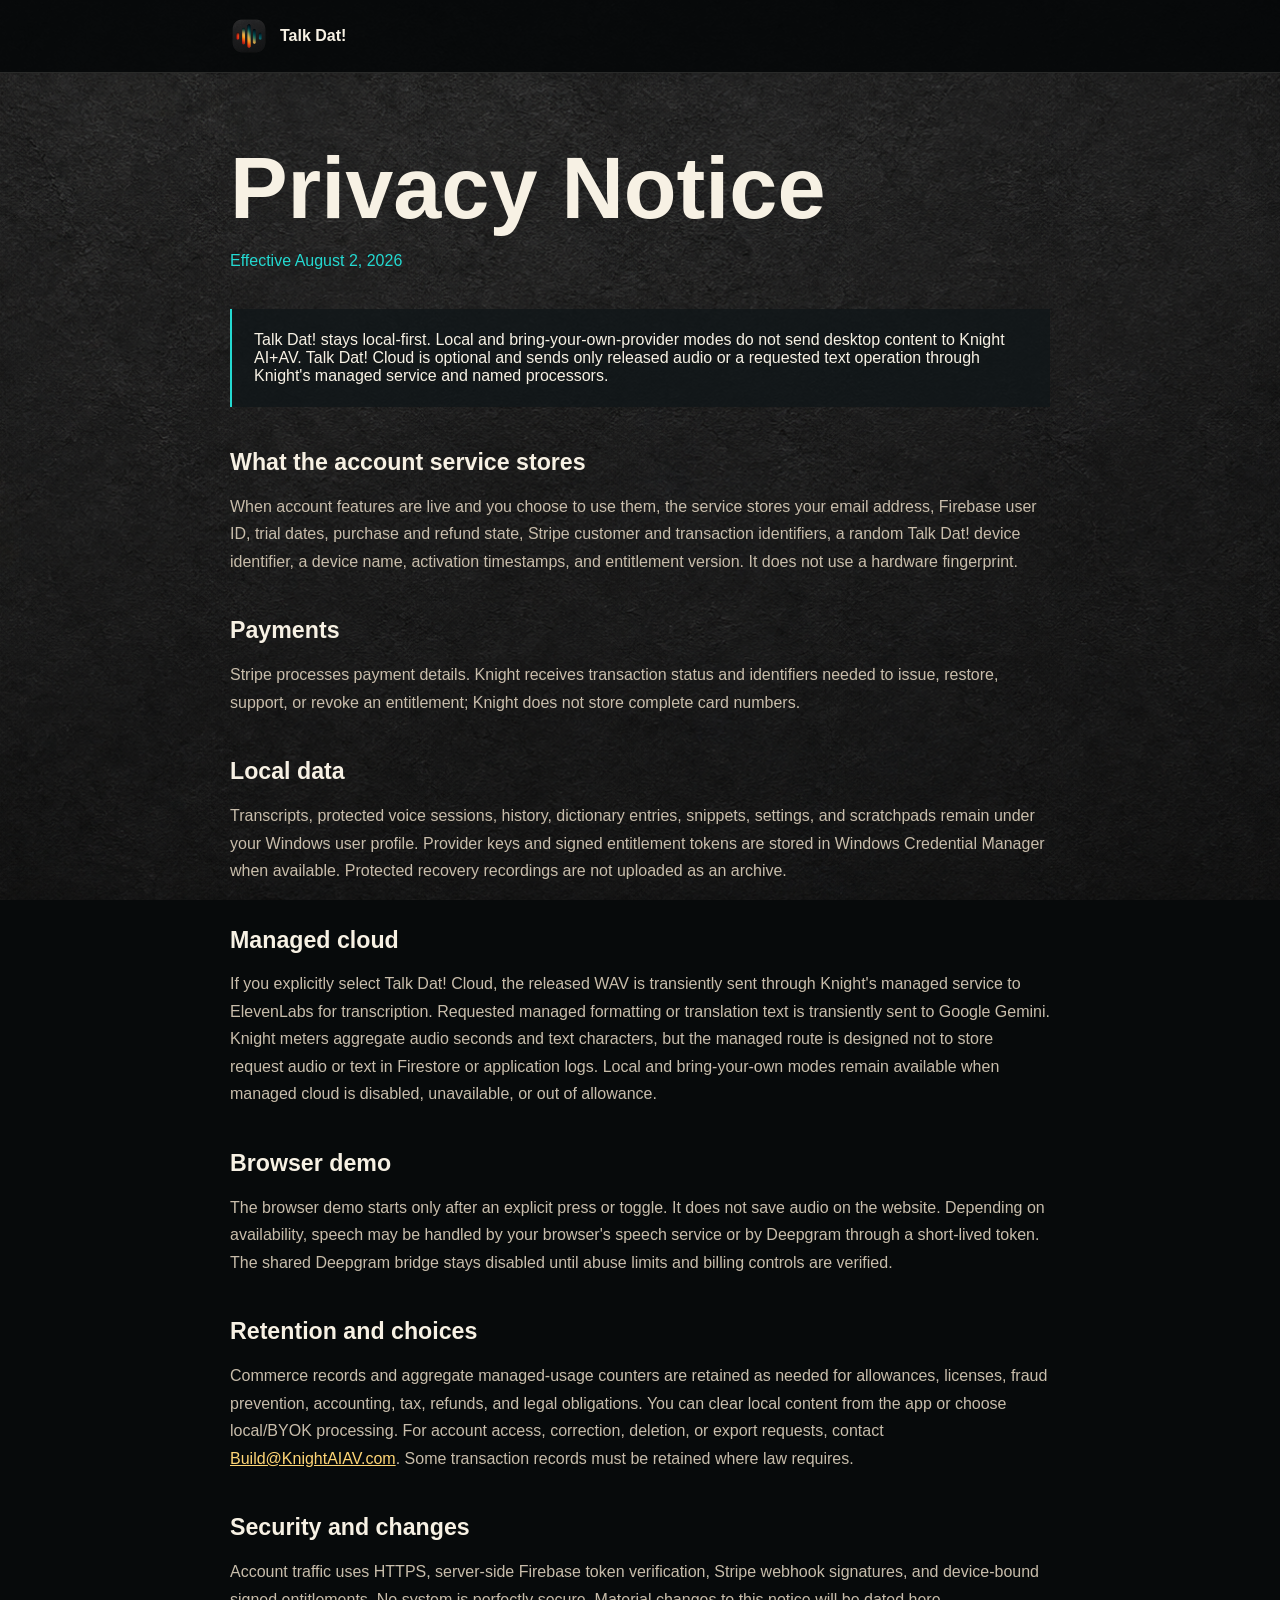
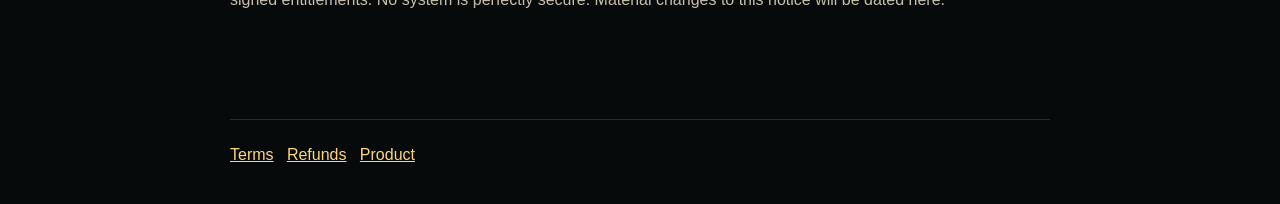
==== privacy.html @ 75b98b12 "Sync customer website from 8097cd225d81" ====
<!doctype html>
<html lang="en"><head><meta charset="utf-8"><meta name="viewport" content="width=device-width,initial-scale=1"><meta name="description" content="Talk Dat! privacy notice"><title>Talk Dat! Privacy</title><link rel="icon" href="assets/favicon.ico"><link rel="stylesheet" href="legal.css"></head>
<body><header><div><img src="assets/favicon.png" alt=""><a href="index.html">Talk Dat!</a></div></header><main>
<h1>Privacy Notice</h1><p class="effective">Effective August 2, 2026</p>
<div class="notice">Talk Dat! stays local-first. Local and bring-your-own-provider modes do not send desktop content to Knight AI+AV. Talk Dat! Cloud is optional and sends only released audio or a requested text operation through Knight's managed service and named processors.</div>
<h2>What the account service stores</h2><p>When account features are live and you choose to use them, the service stores your email address, Firebase user ID, trial dates, purchase and refund state, Stripe customer and transaction identifiers, a random Talk Dat! device identifier, a device name, activation timestamps, and entitlement version. It does not use a hardware fingerprint.</p>
<h2>Payments</h2><p>Stripe processes payment details. Knight receives transaction status and identifiers needed to issue, restore, support, or revoke an entitlement; Knight does not store complete card numbers.</p>
<h2>Local data</h2><p>Transcripts, protected voice sessions, history, dictionary entries, snippets, settings, and scratchpads remain under your Windows user profile. Provider keys and signed entitlement tokens are stored in Windows Credential Manager when available. Protected recovery recordings are not uploaded as an archive.</p>
<h2>Managed cloud</h2><p>If you explicitly select Talk Dat! Cloud, the released WAV is transiently sent through Knight's managed service to ElevenLabs for transcription. Requested managed formatting or translation text is transiently sent to Google Gemini. Knight meters aggregate audio seconds and text characters, but the managed route is designed not to store request audio or text in Firestore or application logs. Local and bring-your-own modes remain available when managed cloud is disabled, unavailable, or out of allowance.</p>
<h2>Browser demo</h2><p>The browser demo starts only after an explicit press or toggle. It does not save audio on the website. Depending on availability, speech may be handled by your browser's speech service or by Deepgram through a short-lived token. The shared Deepgram bridge stays disabled until abuse limits and billing controls are verified.</p>
<h2>Retention and choices</h2><p>Commerce records and aggregate managed-usage counters are retained as needed for allowances, licenses, fraud prevention, accounting, tax, refunds, and legal obligations. You can clear local content from the app or choose local/BYOK processing. For account access, correction, deletion, or export requests, contact <a href="mailto:Build@KnightAIAV.com">Build@KnightAIAV.com</a>. Some transaction records must be retained where law requires.</p>
<h2>Security and changes</h2><p>Account traffic uses HTTPS, server-side Firebase token verification, Stripe webhook signatures, and device-bound signed entitlements. No system is perfectly secure. Material changes to this notice will be dated here.</p>
</main><footer><a href="terms.html">Terms</a> &nbsp; <a href="refunds.html">Refunds</a> &nbsp; <a href="index.html">Product</a></footer></body></html>
---- legal.css ----
:root { color-scheme: dark; --ink: #070a0b; --panel: #101719; --bone: #f7f1e4; --muted: #c8bdab; --cyan: #24d9d1; --gold: #ffd676; --line: rgba(247,241,228,.14); font-family: "Aptos", "Segoe UI", sans-serif; }
* { box-sizing: border-box; }
body { margin: 0; color: var(--bone); background: var(--ink) url("assets/roman-clay-material.png") center top / 1680px auto fixed; }
a { color: var(--gold); }
header { border-bottom: 1px solid var(--line); background: rgba(5,7,8,.9); }
header div, main, footer { width: min(820px, calc(100% - 36px)); margin: 0 auto; }
header div { min-height: 72px; display: flex; align-items: center; gap: 12px; }
header img { width: 38px; height: 38px; border-radius: 10px; }
header a { color: var(--bone); text-decoration: none; font-weight: 700; }
main { padding: 72px 0 90px; }
h1 { margin: 0 0 10px; font: 740 clamp(2.7rem, 8vw, 5.4rem)/1 "Bahnschrift", "Segoe UI", sans-serif; letter-spacing: 0; }
h2 { margin: 42px 0 12px; font: 680 1.45rem/1.2 "Bahnschrift", "Segoe UI", sans-serif; letter-spacing: 0; }
p, li { color: var(--muted); line-height: 1.72; }
.effective { color: var(--cyan); }
.notice { margin: 34px 0; padding: 22px; border-left: 2px solid var(--cyan); background: rgba(16,23,25,.82); }
footer { padding: 26px 0 40px; border-top: 1px solid var(--line); color: var(--muted); }
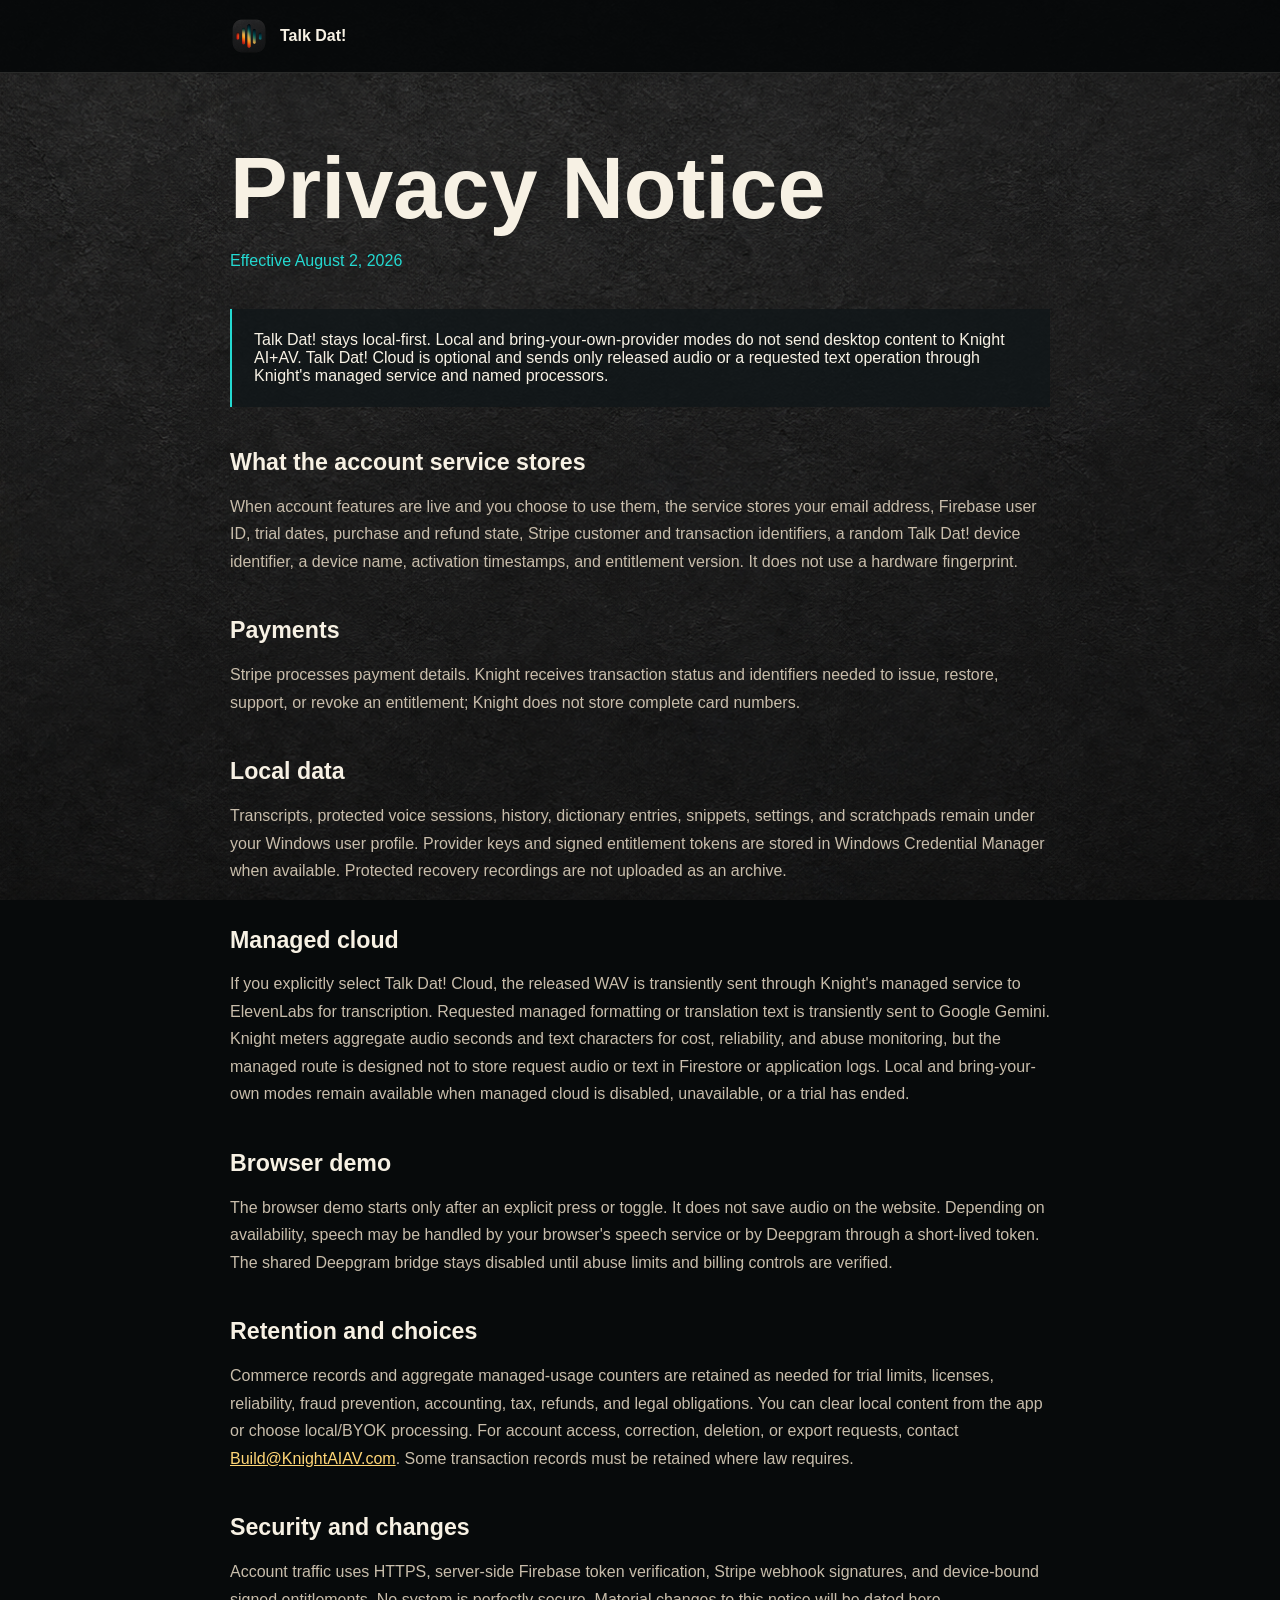
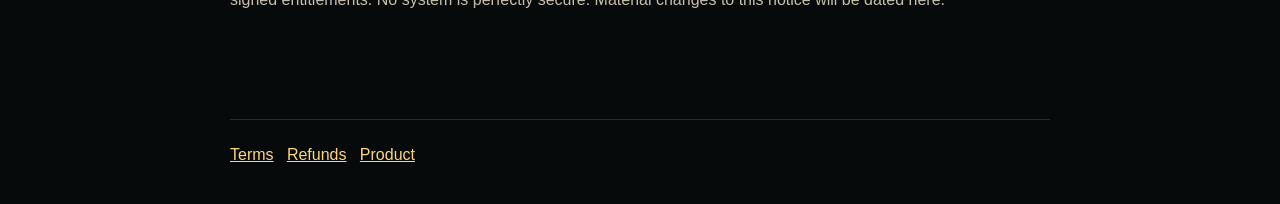
==== commit 6b467f9d: "Sync customer website from 93dc9a09c449" ====
--- a/privacy.html
+++ b/privacy.html
@@ -6,8 +6,8 @@
 <h2>What the account service stores</h2><p>When account features are live and you choose to use them, the service stores your email address, Firebase user ID, trial dates, purchase and refund state, Stripe customer and transaction identifiers, a random Talk Dat! device identifier, a device name, activation timestamps, and entitlement version. It does not use a hardware fingerprint.</p>
 <h2>Payments</h2><p>Stripe processes payment details. Knight receives transaction status and identifiers needed to issue, restore, support, or revoke an entitlement; Knight does not store complete card numbers.</p>
 <h2>Local data</h2><p>Transcripts, protected voice sessions, history, dictionary entries, snippets, settings, and scratchpads remain under your Windows user profile. Provider keys and signed entitlement tokens are stored in Windows Credential Manager when available. Protected recovery recordings are not uploaded as an archive.</p>
-<h2>Managed cloud</h2><p>If you explicitly select Talk Dat! Cloud, the released WAV is transiently sent through Knight's managed service to ElevenLabs for transcription. Requested managed formatting or translation text is transiently sent to Google Gemini. Knight meters aggregate audio seconds and text characters, but the managed route is designed not to store request audio or text in Firestore or application logs. Local and bring-your-own modes remain available when managed cloud is disabled, unavailable, or out of allowance.</p>
+<h2>Managed cloud</h2><p>If you explicitly select Talk Dat! Cloud, the released WAV is transiently sent through Knight's managed service to ElevenLabs for transcription. Requested managed formatting or translation text is transiently sent to Google Gemini. Knight meters aggregate audio seconds and text characters for cost, reliability, and abuse monitoring, but the managed route is designed not to store request audio or text in Firestore or application logs. Local and bring-your-own modes remain available when managed cloud is disabled, unavailable, or a trial has ended.</p>
 <h2>Browser demo</h2><p>The browser demo starts only after an explicit press or toggle. It does not save audio on the website. Depending on availability, speech may be handled by your browser's speech service or by Deepgram through a short-lived token. The shared Deepgram bridge stays disabled until abuse limits and billing controls are verified.</p>
-<h2>Retention and choices</h2><p>Commerce records and aggregate managed-usage counters are retained as needed for allowances, licenses, fraud prevention, accounting, tax, refunds, and legal obligations. You can clear local content from the app or choose local/BYOK processing. For account access, correction, deletion, or export requests, contact <a href="mailto:Build@KnightAIAV.com">Build@KnightAIAV.com</a>. Some transaction records must be retained where law requires.</p>
+<h2>Retention and choices</h2><p>Commerce records and aggregate managed-usage counters are retained as needed for trial limits, licenses, reliability, fraud prevention, accounting, tax, refunds, and legal obligations. You can clear local content from the app or choose local/BYOK processing. For account access, correction, deletion, or export requests, contact <a href="mailto:Build@KnightAIAV.com">Build@KnightAIAV.com</a>. Some transaction records must be retained where law requires.</p>
 <h2>Security and changes</h2><p>Account traffic uses HTTPS, server-side Firebase token verification, Stripe webhook signatures, and device-bound signed entitlements. No system is perfectly secure. Material changes to this notice will be dated here.</p>
 </main><footer><a href="terms.html">Terms</a> &nbsp; <a href="refunds.html">Refunds</a> &nbsp; <a href="index.html">Product</a></footer></body></html>
